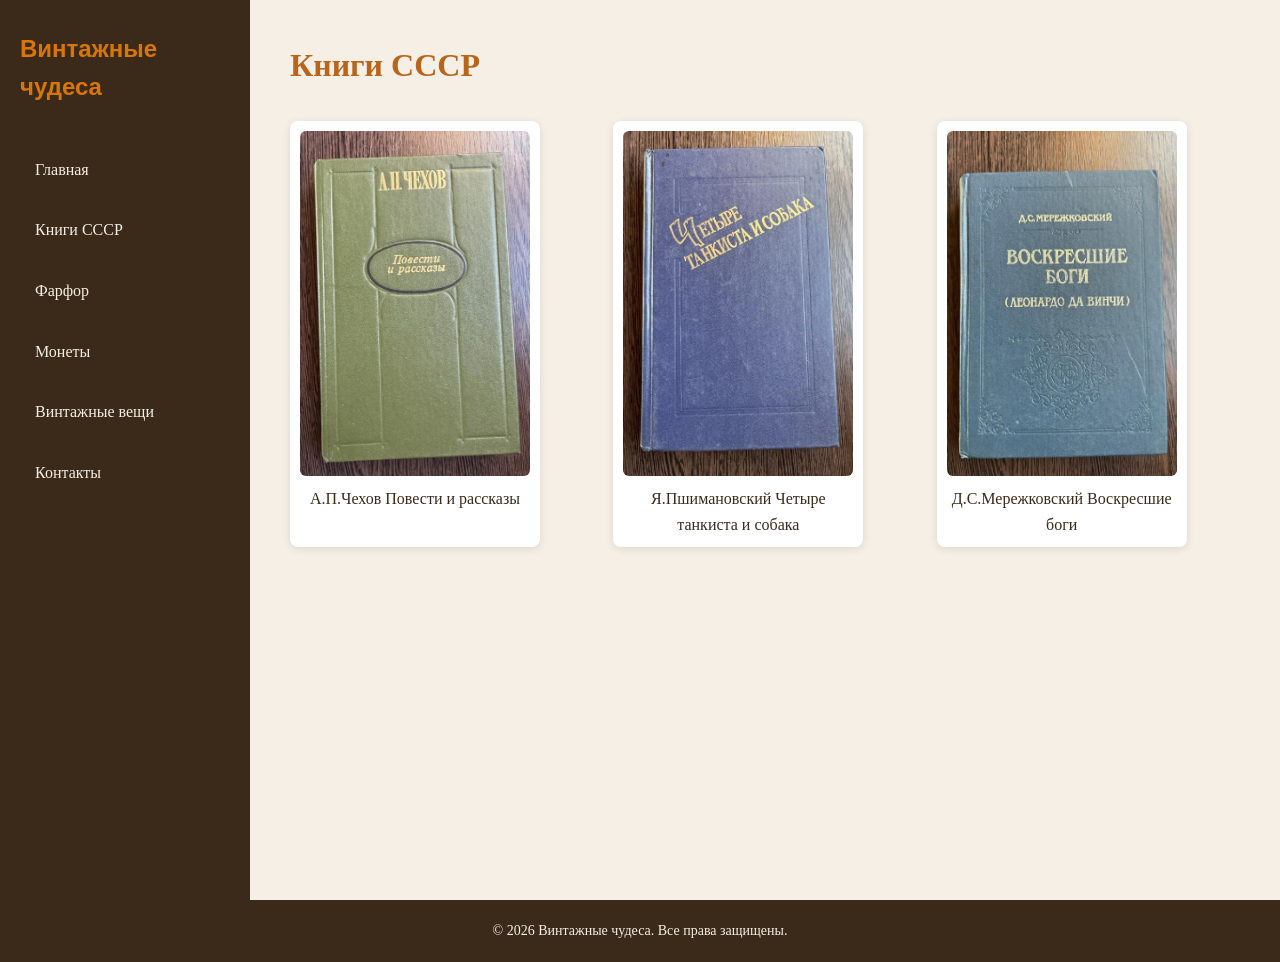
==== books.html @ ad326de1 "Первый коммит: сайт Винтажные чудеса" ====
<!DOCTYPE html>
<html lang="ru">
<head>
  <meta charset="UTF-8">
  <meta name="viewport" content="width=device-width, initial-scale=1.0">
  <title>Книги СССР — Винтажные чудеса</title>
  <link rel="stylesheet" href="style.css">
</head>
<body>
  <div class="container">
    <aside class="sidebar">
      <h1 class="logo">Винтажные чудеса</h1>
      <nav class="menu">
        <a href="index.html" class="menu-item">Главная</a>
        <a href="books.html" class="menu-item">Книги СССР</a>
        <a href="farfor.html" class="menu-item">Фарфор</a>
        <a href="money.html" class="menu-item">Монеты</a>
        <a href="vintagethings.html" class="menu-item">Винтажные вещи </a>
        <a href="contacts.html" class="menu-item">Контакты</a>
      </nav>
    </aside>

    <main class="content">
      <header>
        <h2>Книги СССР</h2>
      </header>

      <section class="gallery">
        <article class="card">
          <img src="images/book1.jpg" alt="А.П.Чехов  Повести и рассказы">
          <p>А.П.Чехов  Повести и рассказы</p>
        </article>
        <article class="card">
          <img src="images/book2.jpg" alt="Я.Пшимановский Четыре танкиста и собака">
          <p>Я.Пшимановский  Четыре танкиста и собака</p>
        </article>
        <article class="card">
          <img src="images/book3.jpg" alt="Д.С.Мережковский Воскресшие боги">
          <p>Д.С.Мережковский  Воскресшие боги</p>
        </article>
      </section>
    </main>
  </div>

  <footer class="footer">
    <p>© 2026 Винтажные чудеса. Все права защищены.</p>
  </footer>
</body>
</html>
---- style.css ----
* {
  box-sizing: border-box;
  margin: 0;
  padding: 0;
}

body {
  font-family: Georgia, serif;
  background-color: #f5efe6;
  color: #3b2a1a;
  line-height: 1.6;
}

.container {
  display: flex;
  min-height: 100vh;
}

.sidebar {
  width: 250px;
  background-color: #3b2a1a;
  color: #f5efe6;
  padding: 30px 20px;
}

.logo {
  font-size: 24px;
  color: #d97706;
  margin-bottom: 40px;
  font-family: 'Helvetica Neue', Arial, sans-serif;
}

.menu {
  display: flex;
  flex-direction: column;
  gap: 15px;
}

.menu-item {
  color: #f5efe6;
  text-decoration: none;
  padding: 10px 15px;
  border-radius: 6px;
  transition: all 0.3s;
}

.menu-item:hover {
  background-color: #d97706;
  color: #fff;
}

.content {
  flex: 1;
  padding: 40px;
}

.content h2 {
  font-size: 32px;
  color: #b8651b;
  margin-bottom: 30px;
}

.gallery {
  display: grid;
  grid-template-columns: repeat(3, 1fr);
  gap: 20px;
}


.card {
  background-color: #fff;
  padding: 10px;
  border-radius: 8px;
  box-shadow: 0 2px 8px rgba(0, 0, 0, 0.1);
  font-size: 16px;
  max-width: 250px;
  text-align: center;
  display: flex;
  flex-direction: column;
}

.card img {
  width: 100%;
  aspect-ratio: 2 / 3;      /* было height: 200px */
  object-fit: cover;
  object-position: center top;
  border-radius: 6px;
  margin-bottom: 10px;
}

.card p {
  margin: 0;
  font-size: 16px;
  color: #3b2a1a;
}

.footer {
  background-color: #3b2a1a;
  color: #f5efe6;
  text-align: center;
  padding: 20px;
  font-size: 14px;
}
.contacts {
  display: flex;
  gap: 30px;
  align-items: flex-start;
  flex-wrap: wrap;
}

.shop-image {
  width: 100%;
  max-width: 400px;
  border-radius: 8px;
  box-shadow: 0 2px 8px rgba(0, 0, 0, 0.1);
}
.shop1-image {
  width: 100%;
  max-width: 400px;
  border-radius: 8px;
  box-shadow: 0 2px 8px rgba(0, 0, 0, 0.1);
}

.contacts-info {
  flex: 1;
  min-width: 250px;
}

.contacts-info p {
  margin-bottom: 15px;
  font-size: 18px;
}
@media (max-width: 600px) {
  .container {
    flex-direction: column;
  }

  .sidebar {
    width: 100%;
    padding: 20px;
  }

  .logo {
    font-size: 20px;
    margin-bottom: 20px;
  }

  .menu {
    flex-direction: row;
    flex-wrap: wrap;
    gap: 10px;
  }

  .menu-item {
    padding: 8px 12px;
    font-size: 14px;
  }

  .content {
    padding: 20px;
  }

  .content h2 {
    font-size: 24px;
    margin-bottom: 20px;
  }

  .gallery {
    grid-template-columns: 1fr;
    gap: 15px;
  }

  .card {
    max-width: 100%;
    font-size: 16px;
    padding: 20px 15px;
  }
}
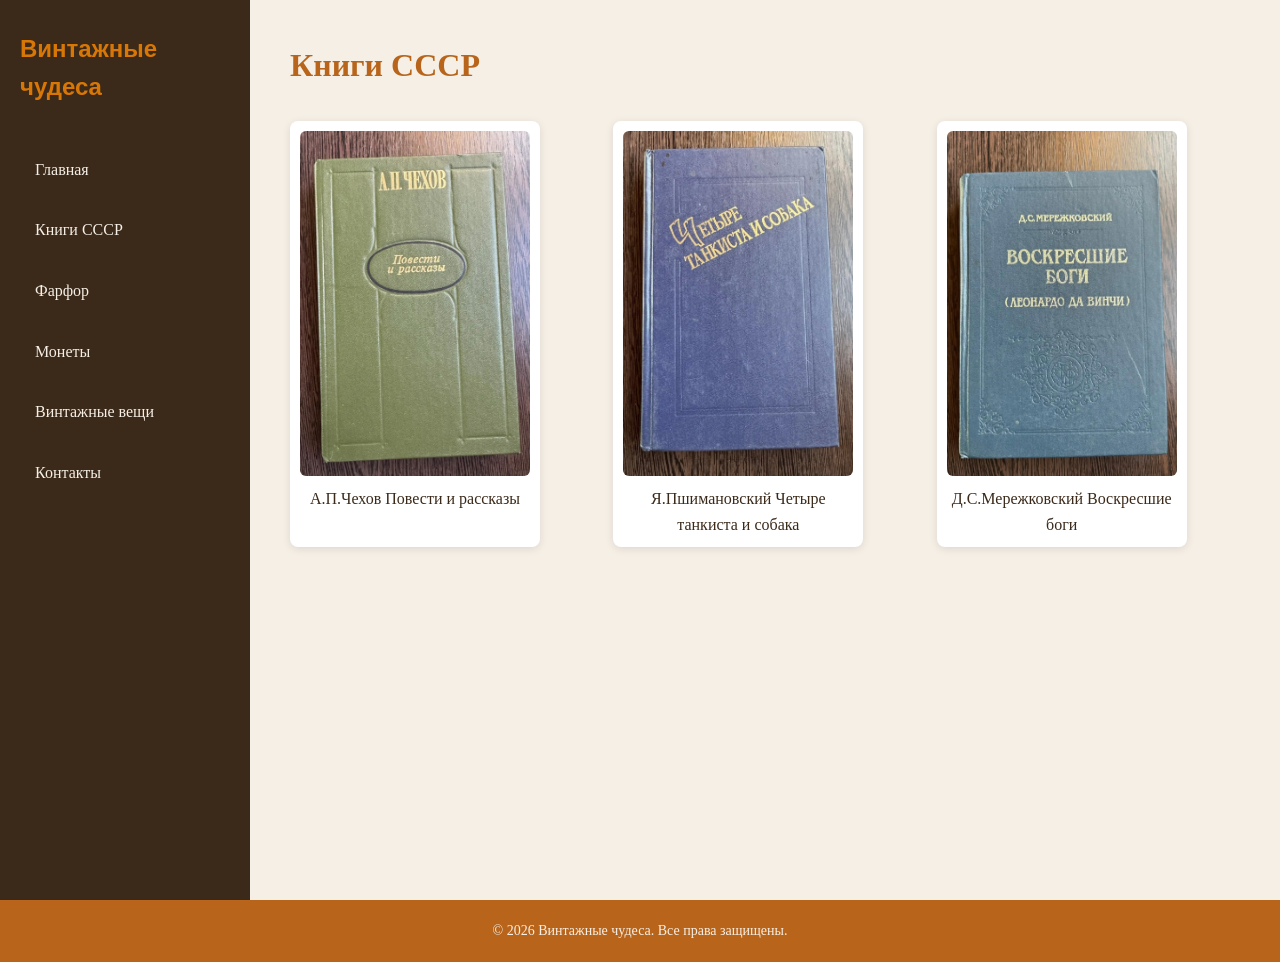
==== commit 2b898c72: "Добавила favicon на все страницы" ====
--- a/books.html
+++ b/books.html
@@ -5,6 +5,7 @@
   <meta name="viewport" content="width=device-width, initial-scale=1.0">
   <title>Книги СССР — Винтажные чудеса</title>
   <link rel="stylesheet" href="style.css">
+  <link rel="icon" type="image/png" href="favicon.png">
 </head>
 <body>
   <div class="container">
--- a/style.css
+++ b/style.css
@@ -4,28 +4,43 @@
   padding: 0;
 }
 
+/* ===== Цвета и шрифт ===== */
+:root {
+  --color-bg: #f5efe6;
+  --color-text: #3b2a1a;
+  --color-accent: #b8651b;
+  --color-hover: #d97706;
+  --font-main: Georgia, serif;
+  --color-white: #fff;
+  --shadow-card: 0 2px 8px rgba(0, 0, 0, 0.1);
+  --shadow-card-hover: 0 8px 20px rgba(0, 0, 0, 0.15);
+}
+
+/* ===== Базовые стили ===== */
 body {
-  font-family: Georgia, serif;
-  background-color: #f5efe6;
-  color: #3b2a1a;
+  font-family: var(--font-main);
+  background-color: var(--color-bg);
+  color: var(--color-text);
   line-height: 1.6;
 }
 
+/* ===== Контейнер ===== */
 .container {
   display: flex;
   min-height: 100vh;
 }
 
+/* ===== Боковое меню ===== */
 .sidebar {
   width: 250px;
-  background-color: #3b2a1a;
-  color: #f5efe6;
+  background-color: var(--color-text);
+  color: var(--color-bg);
   padding: 30px 20px;
 }
 
 .logo {
   font-size: 24px;
-  color: #d97706;
+  color: var(--color-hover);
   margin-bottom: 40px;
   font-family: 'Helvetica Neue', Arial, sans-serif;
 }
@@ -37,7 +52,7 @@
 }
 
 .menu-item {
-  color: #f5efe6;
+  color: var(--color-bg);
   text-decoration: none;
   padding: 10px 15px;
   border-radius: 6px;
@@ -45,10 +60,11 @@
 }
 
 .menu-item:hover {
-  background-color: #d97706;
-  color: #fff;
-}
-
+  background-color: var(--color-hover);
+  color: var(--color-white);
+}
+
+/* ===== Основной контент ===== */
 .content {
   flex: 1;
   padding: 40px;
@@ -56,51 +72,72 @@
 
 .content h2 {
   font-size: 32px;
-  color: #b8651b;
+  color: var(--color-accent);
   margin-bottom: 30px;
 }
 
+/* ===== Галерея ===== */
 .gallery {
   display: grid;
   grid-template-columns: repeat(3, 1fr);
   gap: 20px;
 }
 
-
+/* ===== Карточки ===== */
 .card {
-  background-color: #fff;
+  background-color: var(--color-white);
   padding: 10px;
   border-radius: 8px;
-  box-shadow: 0 2px 8px rgba(0, 0, 0, 0.1);
+  box-shadow: var(--shadow-card);
   font-size: 16px;
   max-width: 250px;
   text-align: center;
   display: flex;
   flex-direction: column;
+  transition: transform 0.3s, box-shadow 0.3s;
+  overflow: hidden;
+}
+
+.card:hover {
+  transform: translateY(-5px);
+  box-shadow: var(--shadow-card-hover);
+}
+
+.card-featured {
+  border: 3px solid var(--color-accent);
+  box-shadow: 0 4px 16px rgba(184, 101, 27, 0.3);
 }
 
 .card img {
   width: 100%;
-  aspect-ratio: 2 / 3;      /* было height: 200px */
+  aspect-ratio: 2 / 3;
   object-fit: cover;
   object-position: center top;
   border-radius: 6px;
   margin-bottom: 10px;
+  transition: transform 0.3s;
+}
+
+.card:hover img {
+  transform: scale(1.05);
 }
 
 .card p {
   margin: 0;
   font-size: 16px;
-  color: #3b2a1a;
-}
-
+  color: var(--color-text);
+}
+
+/* ===== Подвал ===== */
 .footer {
-  background-color: #3b2a1a;
-  color: #f5efe6;
+  background-color: var(--color-accent);
+  color: var(--color-bg);
   text-align: center;
   padding: 20px;
   font-size: 14px;
 }
+
+/* ===== Страница Контакты ===== */
 .contacts {
   display: flex;
   gap: 30px;
@@ -112,13 +149,14 @@
   width: 100%;
   max-width: 400px;
   border-radius: 8px;
-  box-shadow: 0 2px 8px rgba(0, 0, 0, 0.1);
-}
+  box-shadow: 0 10px 30px rgba(0, 0, 0, 0.5);
+}
+
 .shop1-image {
   width: 100%;
   max-width: 400px;
   border-radius: 8px;
-  box-shadow: 0 2px 8px rgba(0, 0, 0, 0.1);
+  box-shadow: 0 10px 30px rgba(0, 0, 0, 0.5);
 }
 
 .contacts-info {
@@ -130,6 +168,58 @@
   margin-bottom: 15px;
   font-size: 18px;
 }
+
+.form-title {
+  font-size: 24px;
+  color: var(--color-accent);
+  margin-bottom: 20px;
+}
+
+/* ===== Форма обратной связи ===== */
+.contact-form {
+  display: flex;
+  flex-direction: column;
+  gap: 15px;
+  max-width: 550px;
+  margin-top: 30px;
+}
+
+.contact-form label {
+  font-weight: 600;
+  color: var(--color-text);
+}
+
+.contact-form input,
+.contact-form textarea {
+  padding: 12px;
+  border: 1px solid var(--color-accent);
+  border-radius: 6px;
+  font-size: 16px;
+  font-family: inherit;
+}
+
+.contact-form textarea {
+  min-height: 120px;
+  resize: vertical;
+}
+
+.contact-form button {
+  padding: 12px 24px;
+  background-color: var(--color-accent);
+  color: var(--color-white);
+  border: none;
+  border-radius: 6px;
+  font-size: 16px;
+  cursor: pointer;
+  transition: background-color 0.3s;
+}
+
+.contact-form button:hover {
+  background-color: var(--color-hover);
+  transform: scale(1.02);
+}
+
+/* ===== Адаптив для телефона ===== */
 @media (max-width: 600px) {
   .container {
     flex-direction: column;
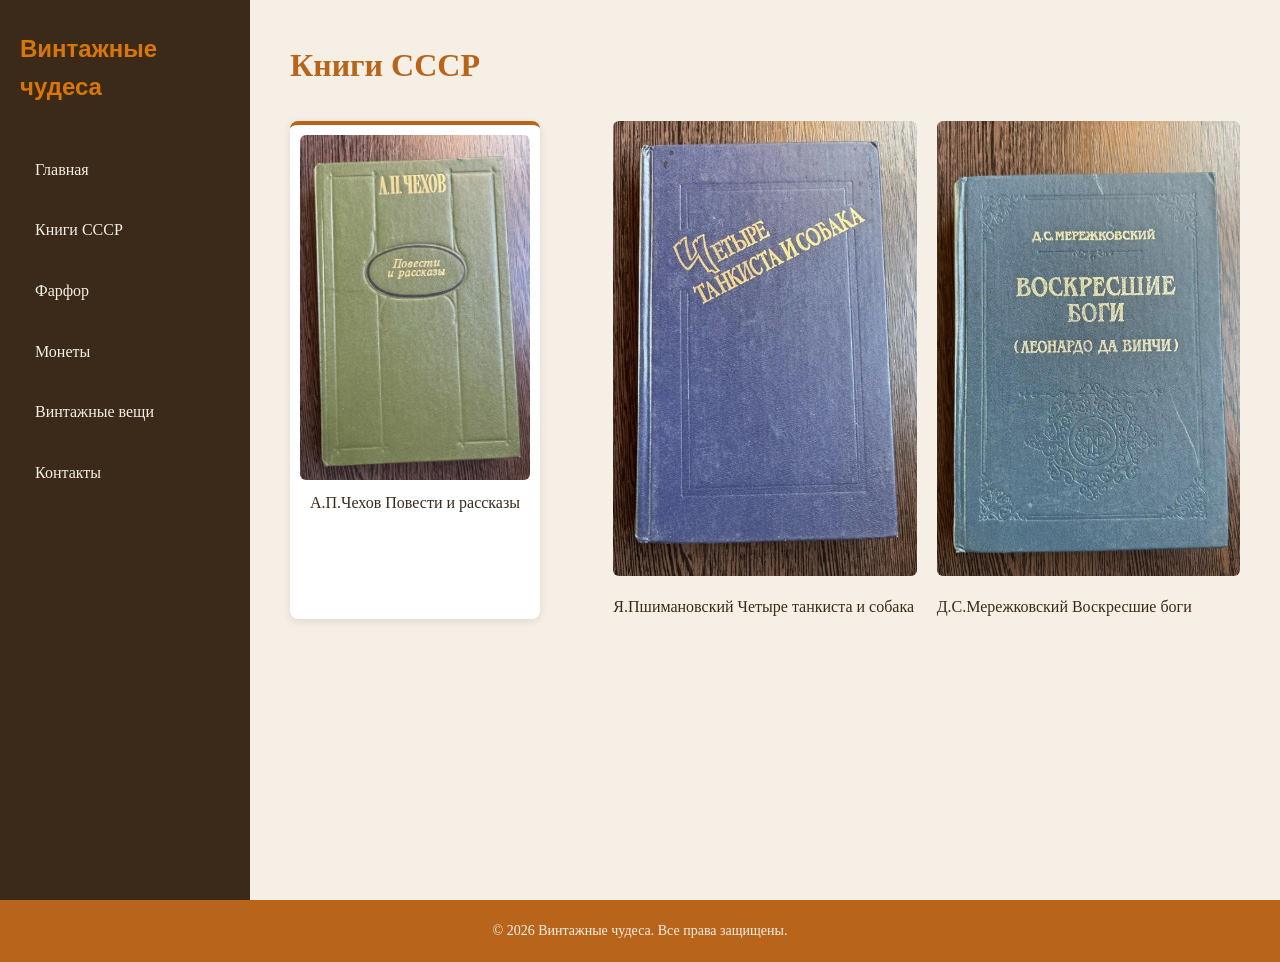
==== commit e3e454c4: "Добавила кнопку Наверх на все страницы" ====
--- a/books.html
+++ b/books.html
@@ -6,6 +6,7 @@
   <title>Книги СССР — Винтажные чудеса</title>
   <link rel="stylesheet" href="style.css">
   <link rel="icon" type="image/png" href="favicon.png">
+  <link rel="apple-touch-icon" href="apple-touch-icon.png">
 </head>
 <body>
   <div class="container">
@@ -46,5 +47,9 @@
   <footer class="footer">
     <p>© 2026 Винтажные чудеса. Все права защищены.</p>
   </footer>
+
+  <!-- Кнопка "Наверх" -->
+<button class="button-up" aria-label="Наверх">↑</button>
+<script src="script.js"></script>
 </body>
 </html>
--- a/style.css
+++ b/style.css
@@ -36,6 +36,10 @@
   background-color: var(--color-text);
   color: var(--color-bg);
   padding: 30px 20px;
+  position: sticky;
+  top: 0;
+  height: 100vh;
+  overflow-y: auto;
 }
 
 .logo {
@@ -84,7 +88,8 @@
 }
 
 /* ===== Карточки ===== */
-.card {
+.card:first-child {
+  border-top: 4px solid var(--color-accent);
   background-color: var(--color-white);
   padding: 10px;
   border-radius: 8px;
@@ -196,6 +201,13 @@
   border-radius: 6px;
   font-size: 16px;
   font-family: inherit;
+}
+
+.contact-form input:focus,
+.contact-form textarea:focus {
+  outline: none;
+  border-color: var(--color-hover);
+  box-shadow: 0 0 0 3px rgba(217, 119, 6, 0.2);
 }
 
 .contact-form textarea {
@@ -214,9 +226,48 @@
   transition: background-color 0.3s;
 }
 
+.contact-form button:active {
+  transform: scale(0.98);
+}
+
 .contact-form button:hover {
   background-color: var(--color-hover);
   transform: scale(1.02);
+}
+
+::selection {
+  background-color: var(--color-accent);
+  color: var(--color-white);
+}
+
+/* ===== Кнопка "Наверх" ===== */
+.button-up {
+  position: fixed;
+  bottom: 30px;
+  right: 30px;
+  width: 50px;
+  height: 50px;
+  border-radius: 50%;
+  background-color: var(--color-accent);
+  color: var(--color-white);
+  border: none;
+  font-size: 24px;
+  cursor: pointer;
+  box-shadow: 0 4px 12px rgba(0, 0, 0, 0.2);
+  transition: background-color 0.3s, transform 0.3s, opacity 0.3s;
+  opacity: 0;
+  visibility: hidden;
+  z-index: 100;
+}
+
+.button-up.visible {
+  opacity: 1;
+  visibility: visible;
+}
+
+.button-up:hover {
+  background-color: var(--color-hover);
+  transform: translateY(-3px);
 }
 
 /* ===== Адаптив для телефона ===== */
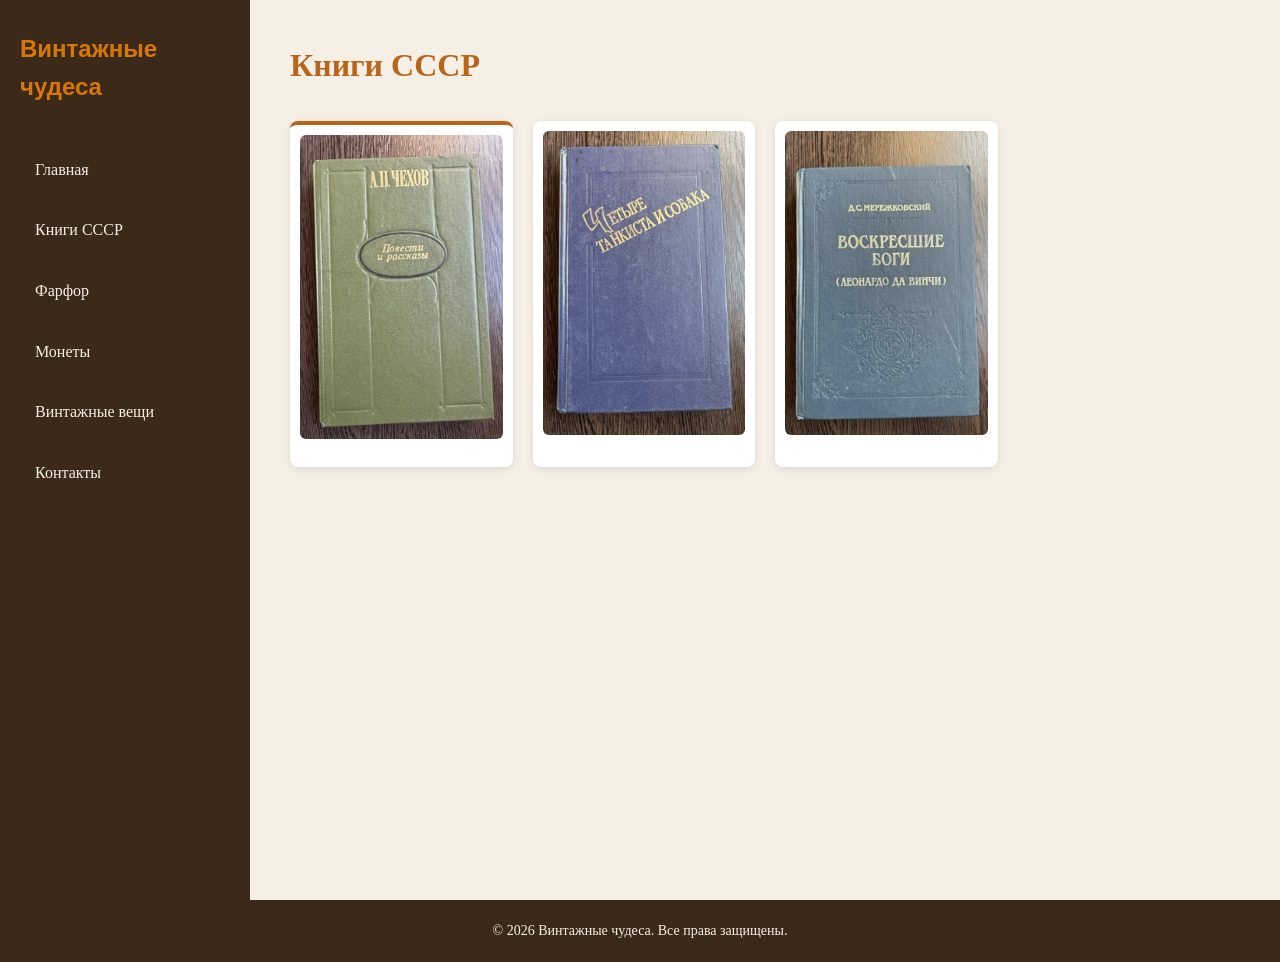
==== commit 1c85407e: "Улучшила farfor, money, vintagethings: комментарии, figure, aria-label" ====
--- a/books.html
+++ b/books.html
@@ -1,5 +1,6 @@
 <!DOCTYPE html>
 <html lang="ru">
+
 <head>
   <meta charset="UTF-8">
   <meta name="viewport" content="width=device-width, initial-scale=1.0">
@@ -8,11 +9,14 @@
   <link rel="icon" type="image/png" href="favicon.png">
   <link rel="apple-touch-icon" href="apple-touch-icon.png">
 </head>
+
 <body>
   <div class="container">
+    
+    <!-- Боковое меню -->
     <aside class="sidebar">
       <h1 class="logo">Винтажные чудеса</h1>
-      <nav class="menu">
+      <nav class="menu" aria-label="Основное меню">
         <a href="index.html" class="menu-item">Главная</a>
         <a href="books.html" class="menu-item">Книги СССР</a>
         <a href="farfor.html" class="menu-item">Фарфор</a>
@@ -22,6 +26,7 @@
       </nav>
     </aside>
 
+    <!-- Основной контент -->
     <main class="content">
       <header>
         <h2>Книги СССР</h2>
@@ -29,27 +34,35 @@
 
       <section class="gallery">
         <article class="card">
-          <img src="images/book1.jpg" alt="А.П.Чехов  Повести и рассказы">
-          <p>А.П.Чехов  Повести и рассказы</p>
+          <figure class="card-figure">
+            <img src="images/book1.jpg" alt="А.П.Чехов  Повести и рассказы" loading="lazy">
+            <figcaption>А.П.Чехов Повести и рассказы</figcaption>
+          </figure>
         </article>
         <article class="card">
-          <img src="images/book2.jpg" alt="Я.Пшимановский Четыре танкиста и собака">
-          <p>Я.Пшимановский  Четыре танкиста и собака</p>
+          <figure class="card-figure">
+            <img src="images/book2.jpg" alt="Я.Пшимановский Четыре танкиста и собака" loading="lazy">
+            <figcaption>Я.Пшимановский Четыре танкиста и собака</figcaption>
+          </figure>
         </article>
         <article class="card">
-          <img src="images/book3.jpg" alt="Д.С.Мережковский Воскресшие боги">
-          <p>Д.С.Мережковский  Воскресшие боги</p>
+          <figure class="card-figure">
+            <img src="images/book3.jpg" alt="Д.С.Мережковский Воскресшие боги" loading="lazy">
+            <figcaption>Д.С.Мережковский Воскресшие боги</figcaption>
+          </figure>
         </article>
       </section>
     </main>
   </div>
 
+  <!-- Подвал -->
   <footer class="footer">
     <p>© 2026 Винтажные чудеса. Все права защищены.</p>
   </footer>
 
   <!-- Кнопка "Наверх" -->
-<button class="button-up" aria-label="Наверх">↑</button>
-<script src="script.js"></script>
+  <button class="button-up" aria-label="Наверх">↑</button>
+  <script src="script.js"></script>
 </body>
+
 </html>
--- a/style.css
+++ b/style.css
@@ -16,6 +16,34 @@
   --shadow-card-hover: 0 8px 20px rgba(0, 0, 0, 0.15);
 }
 
+/* ===== Анимация появления ===== */
+@keyframes fadeInUp {
+  from {
+    opacity: 0;
+    transform: translateY(30px);
+  }
+
+  to {
+    opacity: 1;
+    transform: translateY(0);
+  }
+}
+
+/* ===== Пульсация кнопки ===== */
+@keyframes pulse {
+  0% {
+    box-shadow: 0 4px 12px rgba(0, 0, 0, 0.2);
+  }
+
+  50% {
+    box-shadow: 0 4px 20px rgba(184, 101, 27, 0.6);
+  }
+
+  100% {
+    box-shadow: 0 4px 12px rgba(0, 0, 0, 0.2);
+  }
+}
+
 /* ===== Базовые стили ===== */
 body {
   font-family: var(--font-main);
@@ -83,13 +111,37 @@
 /* ===== Галерея ===== */
 .gallery {
   display: grid;
+  grid-auto-flow: dense;
   grid-template-columns: repeat(3, 1fr);
   gap: 20px;
 }
 
+/* ===== Подпись поверх карточки ===== */
+.card-figure {
+  position: relative;
+  margin: 0;
+}
+
+.card-figure figcaption {
+  position: absolute;
+  bottom: 10px;
+  left: 10px;
+  right: 10px;
+  background-color: rgba(59, 42, 26, 0.85);
+  color: var(--color-white);
+  padding: 10px;
+  border-radius: 6px;
+  font-size: 14px;
+  opacity: 0;
+  transition: opacity 0.3s;
+}
+
+.card:hover .card-figure figcaption {
+  opacity: 1;
+}
+
 /* ===== Карточки ===== */
-.card:first-child {
-  border-top: 4px solid var(--color-accent);
+.card {
   background-color: var(--color-white);
   padding: 10px;
   border-radius: 8px;
@@ -101,6 +153,27 @@
   flex-direction: column;
   transition: transform 0.3s, box-shadow 0.3s;
   overflow: hidden;
+  animation: fadeInUp 0.6s ease-out;
+}
+
+.card:first-child {
+  border-top: 4px solid var(--color-accent);
+}
+
+.card:nth-child(1) {
+  animation-delay: 0s;
+}
+
+.card:nth-child(2) {
+  animation-delay: 0.1s;
+}
+
+.card:nth-child(3) {
+  animation-delay: 0.2s;
+}
+
+.card:nth-child(4) {
+  animation-delay: 0.3s;
 }
 
 .card:hover {
@@ -127,15 +200,9 @@
   transform: scale(1.05);
 }
 
-.card p {
-  margin: 0;
-  font-size: 16px;
-  color: var(--color-text);
-}
-
 /* ===== Подвал ===== */
 .footer {
-  background-color: var(--color-accent);
+  background-color: var(--color-text);
   color: var(--color-bg);
   text-align: center;
   padding: 20px;
@@ -143,50 +210,54 @@
 }
 
 /* ===== Страница Контакты ===== */
-.contacts {
+.contacts-grid {
+  display: grid;
+  grid-template-columns: 1fr 1fr;
+  grid-template-areas:
+    "images info"
+    "images form-title"
+    "images form";
+  gap: 20px;
+  align-items: start;
+}
+
+.contacts-images {
+  grid-area: images;
   display: flex;
-  gap: 30px;
-  align-items: flex-start;
-  flex-wrap: wrap;
-}
-
-.shop-image {
+  flex-direction: column;
+  gap: 20px;
+  align-self: start;
+  /* ← не растягиваться */
+}
+
+.contacts-images .shop-image,
+.contacts-images .shop1-image {
   width: 100%;
   max-width: 400px;
-  border-radius: 8px;
-  box-shadow: 0 10px 30px rgba(0, 0, 0, 0.5);
-}
-
-.shop1-image {
-  width: 100%;
-  max-width: 400px;
-  border-radius: 8px;
-  box-shadow: 0 10px 30px rgba(0, 0, 0, 0.5);
+  /* ← ограничение ширины */
+  height: auto;
+  /* ← не растягивать по высоте */
 }
 
 .contacts-info {
-  flex: 1;
-  min-width: 250px;
-}
-
-.contacts-info p {
-  margin-bottom: 15px;
-  font-size: 18px;
+  grid-area: info;
+  font-size: 20px;
+  /* ← ,больше, чем было */
 }
 
 .form-title {
-  font-size: 24px;
-  color: var(--color-accent);
-  margin-bottom: 20px;
+  grid-area: form-title;
 }
 
 /* ===== Форма обратной связи ===== */
 .contact-form {
+  grid-area: form;
   display: flex;
   flex-direction: column;
   gap: 15px;
   max-width: 550px;
   margin-top: 30px;
+  animation: fadeInUp 0.6s ease-out;
 }
 
 .contact-form label {
@@ -263,11 +334,57 @@
 .button-up.visible {
   opacity: 1;
   visibility: visible;
+  animation: pulse 2s ease-in-out infinite;
 }
 
 .button-up:hover {
   background-color: var(--color-hover);
   transform: translateY(-3px);
+}
+
+/* ===== Адаптив для больших экранов ===== */
+@media (min-width: 1200px) {
+  .content {
+    max-width: 1400px;
+    margin: 0 auto;
+  }
+
+  .gallery {
+    grid-template-columns: repeat(4, 1fr);
+  }
+}
+
+/* ===== Адаптив для планшета ===== */
+@media (min-width: 601px) and (max-width: 900px) {
+  .gallery {
+    grid-template-columns: repeat(2, 1fr);
+  }
+
+  .sidebar {
+    width: 180px;
+  }
+
+  .content {
+  padding: 20px;
+}
+
+.contacts-grid {
+  grid-template-columns: 1fr;
+  grid-template-areas:
+    "images"
+    "info"
+    "form-title"
+    "form";
+}
+
+.contact-form {
+  max-width: 100%;
+}
+
+.contacts-images .shop-image,
+.contacts-images .shop1-image {
+  max-width: 100%;
+}
 }
 
 /* ===== Адаптив для телефона ===== */
@@ -276,9 +393,30 @@
     flex-direction: column;
   }
 
+   .contacts-grid {
+    grid-template-columns: 1fr;      /* ← одна колонка */
+    grid-template-areas:
+      "images"
+      "info"
+      "form-title"
+      "form";
+  }
+
+  .contact-form {
+    max-width: 100%;
+  }
+
+  .contacts-images .shop-image,
+  .contacts-images .shop1-image {
+    max-width: 100%;
+  }
+
   .sidebar {
     width: 100%;
     padding: 20px;
+    position: static;
+    height: auto;
+    overflow-y: visible;
   }
 
   .logo {
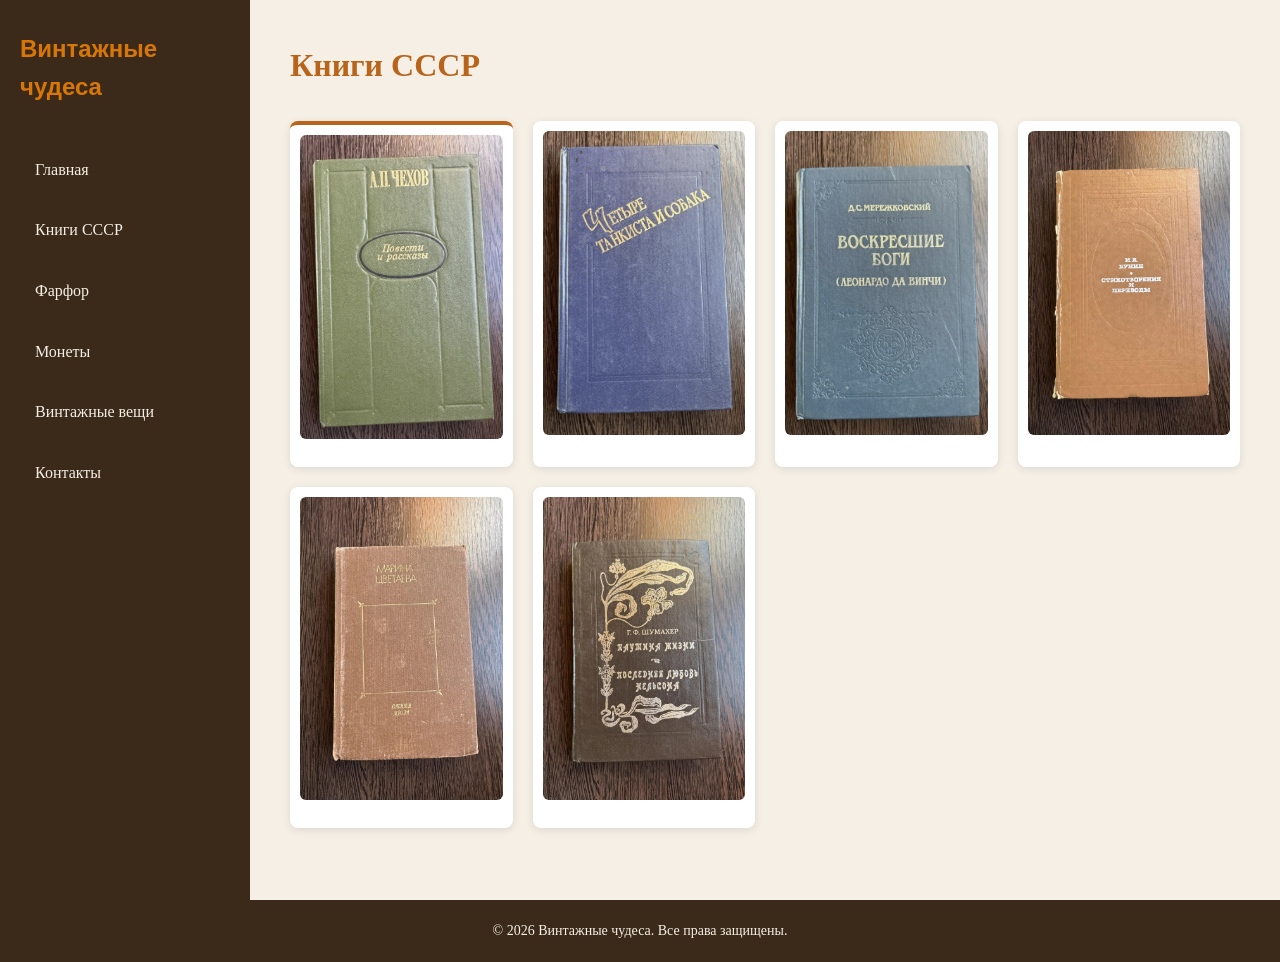
==== commit d8f3de33: "Добавила модальное окно на все страницы" ====
--- a/books.html
+++ b/books.html
@@ -60,6 +60,9 @@
     <p>© 2026 Винтажные чудеса. Все права защищены.</p>
   </footer>
 
+  <!-- Модальное окно -->
+  <div class="modal"></div>
+
   <!-- Кнопка "Наверх" -->
   <button class="button-up" aria-label="Наверх">↑</button>
   <script src="script.js"></script>
--- a/style.css
+++ b/style.css
@@ -342,6 +342,59 @@
   transform: translateY(-3px);
 }
 
+/* ===== Модальное окно ===== */
+.modal {
+  display: none;
+  position: fixed;
+  top: 0;
+  left: 0;
+  width: 100%;
+  height: 100%;
+  background-color: rgba(0, 0, 0, 0.7);
+  z-index: 1000;
+  align-items: center;
+  justify-content: center;
+}
+
+.modal.open {
+  display: flex;
+}
+
+.modal-content {
+  background-color: var(--color-white);
+  padding: 40px;
+  border-radius: 12px;
+  max-width: 500px;
+  width: 90%;
+  text-align: center;
+  animation: fadeInUp 0.3s ease-out;
+}
+
+.modal-content h2 {
+  color: var(--color-accent);
+  margin-bottom: 20px;
+}
+
+.modal-content p {
+  margin-bottom: 20px;
+  color: var(--color-text);
+}
+
+.modal-close {
+  padding: 12px 24px;
+  background-color: var(--color-accent);
+  color: var(--color-white);
+  border: none;
+  border-radius: 6px;
+  font-size: 16px;
+  cursor: pointer;
+  transition: background-color 0.3s;
+}
+
+.modal-close:hover {
+  background-color: var(--color-hover);
+}
+
 /* ===== Адаптив для больших экранов ===== */
 @media (min-width: 1200px) {
   .content {
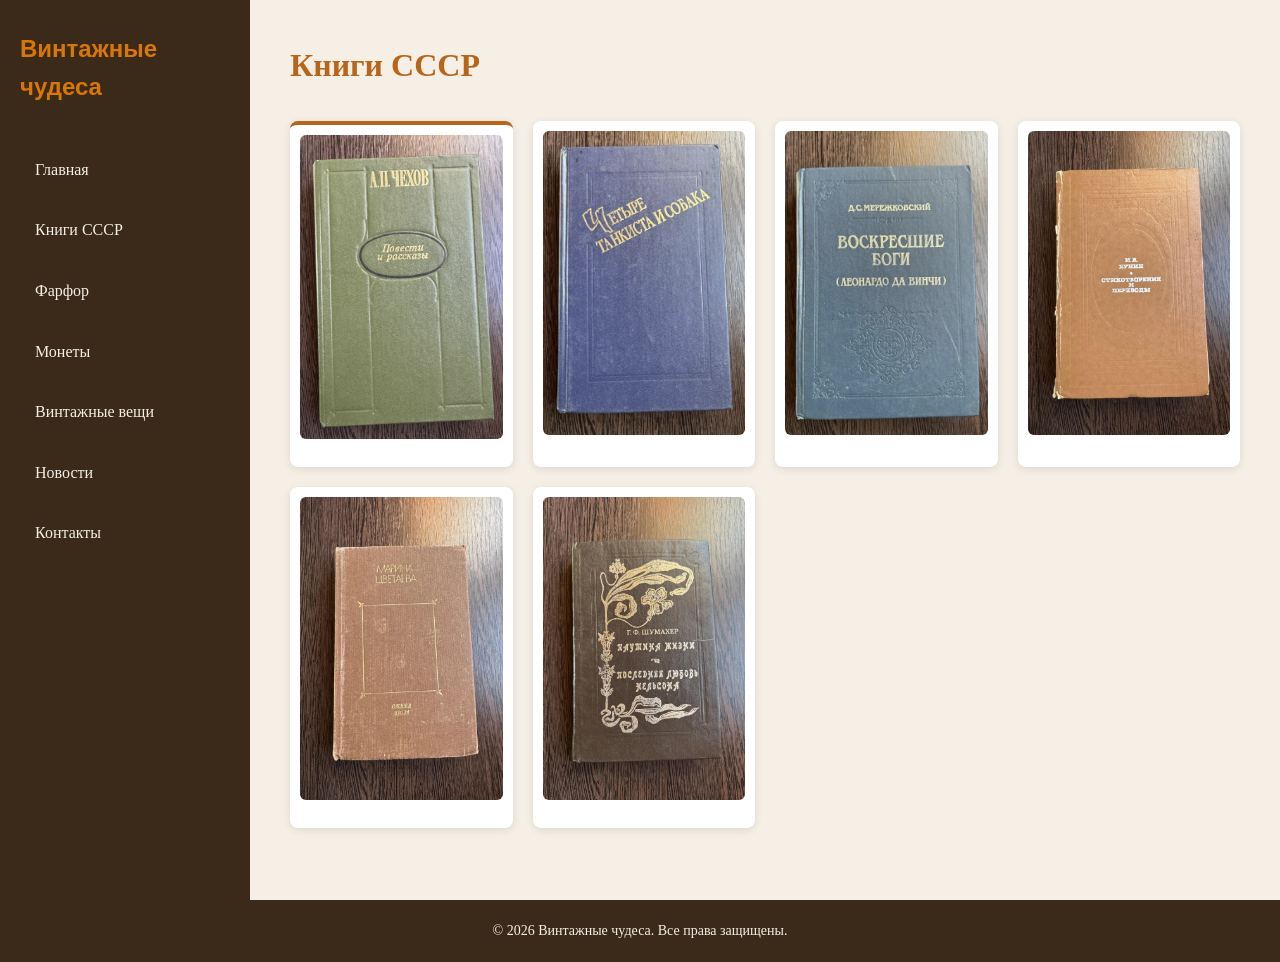
==== commit 8c9fad44: "Добавила страницу Новости и загрузку данных с API (GET)" ====
--- a/books.html
+++ b/books.html
@@ -22,6 +22,7 @@
         <a href="farfor.html" class="menu-item">Фарфор</a>
         <a href="money.html" class="menu-item">Монеты</a>
         <a href="vintagethings.html" class="menu-item">Винтажные вещи </a>
+        <a href="news.html" class="menu-item">Новости</a>
         <a href="contacts.html" class="menu-item">Контакты</a>
       </nav>
     </aside>
--- a/style.css
+++ b/style.css
@@ -395,6 +395,46 @@
   background-color: var(--color-hover);
 }
 
+/* === Уведомления (Toast) === */
+.toast-container {
+  position: fixed;
+  bottom: 20px;
+  right: 20px;
+  z-index: 1000;
+  display: flex;
+  flex-direction: column;
+  gap: 10px;
+}
+
+.toast {
+  background-color: #333;
+  color: #fff;
+  padding: 12px 20px;
+  border-radius: 8px;
+  box-shadow: 0 4px 12px rgba(0, 0, 0, 0.15);
+  font-family: inherit;
+  font-size: 14px;
+  opacity: 0;
+  transform: translateY(20px);
+  transition: opacity 0.3s ease, transform 0.3s ease;
+  max-width: 300px;
+}
+
+/* Класс, который делает уведомление видимым */
+.toast.show {
+  opacity: 1;
+  transform: translateY(0);
+}
+
+/* Разные цвета для разных статусов */
+.toast.success {
+  background-color: #2e7d32; /* Зелёный */
+}
+
+.toast.error {
+  background-color: #d32f2f; /* Красный */
+}
+
 /* ===== Адаптив для больших экранов ===== */
 @media (min-width: 1200px) {
   .content {
